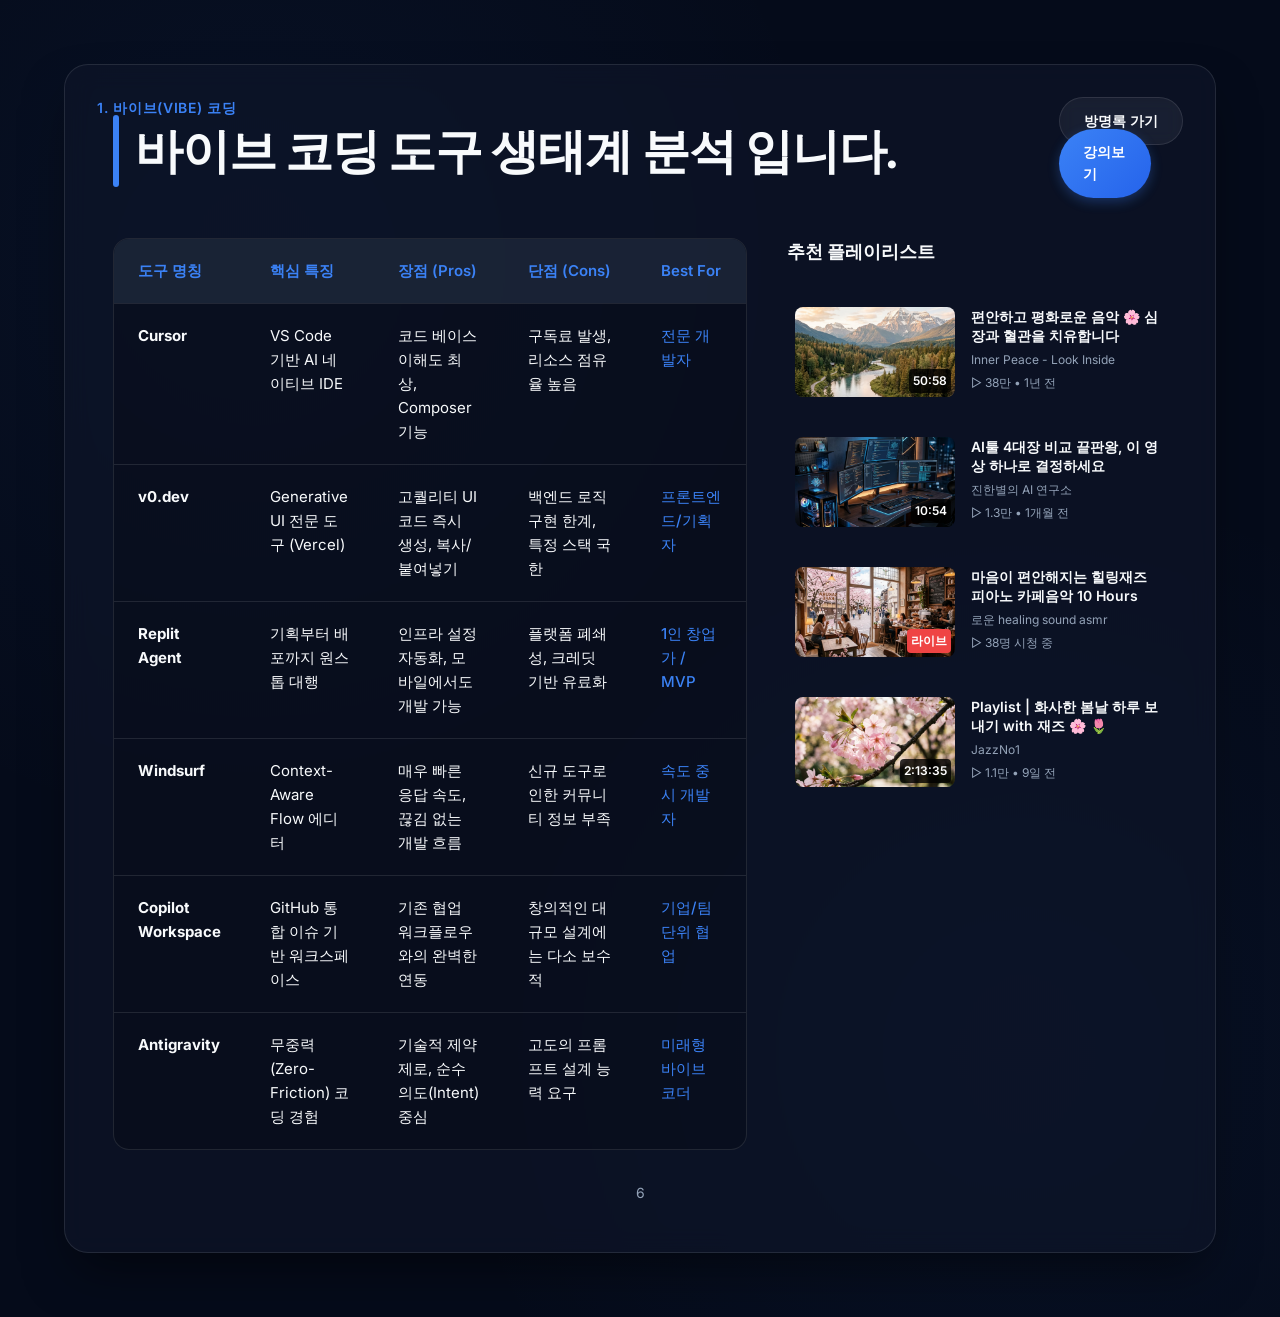
==== index.html @ 249c4a21 "Initial commit from Antigravity" ====
<!DOCTYPE html>
<html lang="ko">

<head>
    <meta charset="UTF-8">
    <meta name="viewport" content="width=device-width, initial-scale=1.0">
    <title>바이브 코딩 도구 생태계 분석 - 김정수 </title>
    <meta name="description" content="바이브 코딩 도구들의 핵심 특징, 장단점 및 추천 대상을 분석한 생태계 보고서일까요.">
    <link rel="stylesheet" href="style.css">
</head>

<body>
    <div class="container">
        <div class="slide-nav">1. 바이브(Vibe) 코딩</div>
        <div class="nav-group">
            <a href="guestbook.html" class="btn-secondary">방명록 가기</a>
            <a href="https://youtu.be/v3u3al2TSi8?si=wP25qqSrAaWcMfr4" class="btn-lecture" target="_blank">강의보기</a>
        </div>

        <header>
            <h1>바이브 코딩 도구 생태계 분석 입니다.</h1>
        </header>

        <main class="content-layout">
            <div class="main-content">
                <div class="table-container">
                    <table>
                        <thead>
                            <tr>
                                <th>도구 명칭</th>
                                <th>핵심 특징</th>
                                <th>장점 (Pros)</th>
                                <th>단점 (Cons)</th>
                                <th>Best For</th>
                            </tr>
                        </thead>
                        <tbody>
                            <tr>
                                <td class="tool-name">Cursor</td>
                                <td>VS Code 기반 AI 네이티브 IDE</td>
                                <td>코드 베이스 이해도 최상, Composer 기능</td>
                                <td>구독료 발생, 리소스 점유율 높음</td>
                                <td class="best-for">전문 개발자</td>
                            </tr>
                            <tr>
                                <td class="tool-name">v0.dev</td>
                                <td>Generative UI 전문 도구 (Vercel)</td>
                                <td>고퀄리티 UI 코드 즉시 생성, 복사/붙여넣기</td>
                                <td>백엔드 로직 구현 한계, 특정 스택 국한</td>
                                <td class="best-for">프론트엔드/기획자</td>
                            </tr>
                            <tr>
                                <td class="tool-name">Replit Agent</td>
                                <td>기획부터 배포까지 원스톱 대행</td>
                                <td>인프라 설정 자동화, 모바일에서도 개발 가능</td>
                                <td>플랫폼 폐쇄성, 크레딧 기반 유료화</td>
                                <td class="best-for">1인 창업가 / MVP</td>
                            </tr>
                            <tr>
                                <td class="tool-name">Windsurf</td>
                                <td>Context-Aware Flow 에디터</td>
                                <td>매우 빠른 응답 속도, 끊김 없는 개발 흐름</td>
                                <td>신규 도구로 인한 커뮤니티 정보 부족</td>
                                <td class="best-for">속도 중시 개발자</td>
                            </tr>
                            <tr>
                                <td class="tool-name">Copilot Workspace</td>
                                <td>GitHub 통합 이슈 기반 워크스페이스</td>
                                <td>기존 협업 워크플로우와의 완벽한 연동</td>
                                <td>창의적인 대규모 설계에는 다소 보수적</td>
                                <td class="best-for">기업/팀 단위 협업</td>
                            </tr>
                            <tr>
                                <td class="tool-name">Antigravity</td>
                                <td>무중력(Zero-Friction) 코딩 경험</td>
                                <td>기술적 제약 제로, 순수 의도(Intent) 중심</td>
                                <td>고도의 프롬프트 설계 능력 요구</td>
                                <td class="best-for">미래형 바이브 코더</td>
                            </tr>
                        </tbody>
                    </table>
                </div>
            </div>

            <aside class="playlist-sidebar">
                <h2 class="playlist-title">추천 플레이리스트</h2>
                
                <div class="playlist-item">
                    <div class="thumb-container">
                        <img src="images/thumb1.png" alt="Healing Music">
                        <span class="duration">50:58</span>
                    </div>
                    <div class="item-info">
                        <h3 class="item-title">편안하고 평화로운 음악 🌸 심장과 혈관을 치유합니다</h3>
                        <p class="item-channel">Inner Peace - Look Inside</p>
                        <p class="item-meta">▷ 38만 • 1년 전</p>
                    </div>
                </div>

                <div class="playlist-item">
                    <div class="thumb-container">
                        <img src="images/thumb3.png" alt="AI Tools Comparison">
                        <span class="duration">10:54</span>
                    </div>
                    <div class="item-info">
                        <h3 class="item-title">AI툴 4대장 비교 끝판왕, 이 영상 하나로 결정하세요</h3>
                        <p class="item-channel">진한별의 AI 연구소</p>
                        <p class="item-meta">▷ 1.3만 • 1개월 전</p>
                    </div>
                </div>

                <div class="playlist-item">
                    <div class="thumb-container">
                        <img src="images/thumb4.png" alt="Healing Jazz Cafe">
                        <span class="duration is-live">라이브</span>
                    </div>
                    <div class="item-info">
                        <h3 class="item-title">마음이 편안해지는 힐링재즈 피아노 카페음악 10 Hours</h3>
                        <p class="item-channel">로운 healing sound asmr</p>
                        <p class="item-meta">▷ 38명 시청 중</p>
                    </div>
                </div>

                <div class="playlist-item">
                    <div class="thumb-container">
                        <img src="images/thumb2.png" alt="Spring Playlist">
                        <span class="duration">2:13:35</span>
                    </div>
                    <div class="item-info">
                        <h3 class="item-title">Playlist | 화사한 봄날 하루 보내기 with 재즈 🌸 🌷</h3>
                        <p class="item-channel">JazzNo1</p>
                        <p class="item-meta">▷ 1.1만 • 9일 전</p>
                    </div>
                </div>
            </aside>
        </main>

        <footer>
            <span>6</span>
        </footer>
    </div>
</body>

</html>
---- style.css ----
@import url('https://fonts.googleapis.com/css2?family=Inter:wght@300;400;500;600;700&display=swap');

:root {
    --bg-color: #050b1a;
    --card-bg: rgba(15, 23, 42, 0.6);
    --accent-blue: #3b82f6;
    --text-primary: #f8fafc;
    --text-secondary: #94a3b8;
    --border-color: rgba(255, 255, 255, 0.1);
    --table-header-bg: rgba(30, 41, 59, 0.8);
    --table-row-hover: rgba(59, 130, 246, 0.1);
}

* {
    margin: 0;
    padding: 0;
    box-sizing: border-box;
}

body {
    font-family: 'Inter', sans-serif;
    background-color: var(--bg-color);
    background-image: 
        radial-gradient(circle at 20% 20%, rgba(59, 130, 246, 0.05) 0%, transparent 40%),
        radial-gradient(circle at 80% 80%, rgba(59, 130, 246, 0.05) 0%, transparent 40%);
    color: var(--text-primary);
    min-height: 100vh;
    display: flex;
    justify-content: center;
    align-items: center;
    padding: 2rem;
    line-height: 1.6;
}

.container {
    width: 100%;
    max-width: 1560px;
    background: var(--card-bg);
    backdrop-filter: blur(12px);
    border: 1px solid var(--border-color);
    border-radius: 24px;
    padding: 3rem;
    box-shadow: 0 25px 50px -12px rgba(0, 0, 0, 0.5);
    position: relative;
    overflow: hidden;
    margin: 2rem;
}

.content-layout {
    display: grid;
    grid-template-columns: 1fr 380px;
    gap: 2.5rem;
    align-items: start;
}

/* Slide Header */
.slide-nav {
    position: absolute;
    top: 2rem;
    left: 2rem;
    font-size: 0.875rem;
    font-weight: 600;
    color: var(--accent-blue);
    text-transform: uppercase;
    letter-spacing: 0.05em;
}

.btn-lecture {
    position: absolute;
    top: 2rem;
    right: 2rem;
    background: linear-gradient(135deg, var(--accent-blue), #2563eb);
    color: white;
    padding: 0.75rem 1.5rem;
    border-radius: 9999px;
    font-size: 0.875rem;
    font-weight: 600;
    text-decoration: none;
    border: none;
    cursor: pointer;
    box-shadow: 0 4px 12px rgba(59, 130, 246, 0.3);
    transition: all 0.2s cubic-bezier(0.4, 0, 0.2, 1);
    display: flex;
    align-items: center;
    gap: 0.5rem;
}

.btn-lecture:hover {
    transform: translateY(-2px);
    box-shadow: 0 6px 20px rgba(59, 130, 246, 0.4);
    filter: brightness(1.1);
}

.btn-lecture:active {
    transform: translateY(0);
}

header {
    margin-bottom: 3rem;
}

h1 {
    font-size: 3rem;
    font-weight: 700;
    margin-bottom: 0.5rem;
    letter-spacing: -0.02em;
    display: flex;
    align-items: center;
    gap: 1rem;
}

h1::before {
    content: '';
    display: block;
    width: 6px;
    height: 1.5em;
    background: var(--accent-blue);
    border-radius: 3px;
}

/* Table Design */
.table-container {
    overflow-x: auto;
    border-radius: 16px;
    border: 1px solid var(--border-color);
    background: rgba(0, 0, 0, 0.2);
}

table {
    width: 100%;
    border-collapse: collapse;
    text-align: left;
    font-size: 0.9375rem;
}

th {
    background: var(--table-header-bg);
    padding: 1.25rem 1.5rem;
    font-weight: 600;
    color: var(--accent-blue);
    border-bottom: 1px solid var(--border-color);
    white-space: nowrap;
}

td {
    padding: 1.25rem 1.5rem;
    border-bottom: 1px solid var(--border-color);
    vertical-align: top;
}

tr:last-child td {
    border-bottom: none;
}

tr:hover td {
    background: var(--table-row-hover);
    transition: background 0.2s ease;
}

.tool-name {
    font-weight: 700;
    color: var(--text-primary);
}

.best-for {
    font-weight: 500;
    color: var(--accent-blue);
}

/* Navigation Group */
.nav-group {
    position: absolute;
    top: 2rem;
    right: 2rem;
    display: flex;
    gap: 1rem;
    z-index: 100;
}

.btn-secondary {
    background: rgba(255, 255, 255, 0.05);
    backdrop-filter: blur(8px);
    border: 1px solid var(--border-color);
    color: var(--text-primary);
    padding: 0.75rem 1.5rem;
    border-radius: 9999px;
    font-size: 0.875rem;
    font-weight: 600;
    text-decoration: none;
    transition: all 0.2s ease;
}

.btn-secondary:hover {
    background: rgba(255, 255, 255, 0.1);
    border-color: var(--accent-blue);
    transform: translateY(-2px);
}

.btn-secondary:active {
    transform: translateY(0);
}

/* Footer */
footer {
    margin-top: 2rem;
    text-align: center;
    font-size: 0.875rem;
    color: var(--text-secondary);
}

/* Animations */
@keyframes fadeInSlide {
    from { opacity: 0; transform: translateY(20px); }
    to { opacity: 1; transform: translateY(0); }
}

.container {
    animation: fadeInSlide 0.8s ease-out forwards;
}

/* Playlist Sidebar */
.playlist-sidebar {
    display: flex;
    flex-direction: column;
    gap: 1.5rem;
}

.playlist-title {
    font-size: 1.125rem;
    font-weight: 700;
    color: var(--text-primary);
    margin-bottom: 0.5rem;
}

/* Guestbook Styles */
.guestbook-container {
    display: flex;
    flex-direction: column;
    gap: 3rem;
    max-width: 800px;
    margin: 0 auto;
}

.guestbook-form {
    background: rgba(255, 255, 255, 0.03);
    border: 1px solid var(--border-color);
    padding: 2.5rem;
    border-radius: 20px;
    display: flex;
    flex-direction: column;
    gap: 1.5rem;
}

.form-group {
    display: flex;
    flex-direction: column;
    gap: 0.5rem;
}

.form-group label {
    font-size: 0.875rem;
    font-weight: 600;
    color: var(--text-secondary);
}

.form-group input, 
.form-group textarea {
    background: rgba(0, 0, 0, 0.2);
    border: 1px solid var(--border-color);
    border-radius: 12px;
    padding: 1rem;
    color: var(--text-primary);
    font-family: inherit;
    font-size: 1rem;
    transition: all 0.2s ease;
}

.form-group input:focus, 
.form-group textarea:focus {
    outline: none;
    border-color: var(--accent-blue);
    background: rgba(0, 0, 0, 0.3);
    box-shadow: 0 0 0 4px rgba(59, 130, 246, 0.1);
}

.btn-submit {
    background: linear-gradient(135deg, var(--accent-blue), #2563eb);
    color: white;
    padding: 1rem;
    border-radius: 12px;
    font-weight: 700;
    border: none;
    cursor: pointer;
    transition: all 0.2s ease;
    margin-top: 0.5rem;
}

.btn-submit:hover {
    filter: brightness(1.1);
    transform: translateY(-2px);
    box-shadow: 0 4px 12px rgba(59, 130, 246, 0.3);
}

.message-list {
    display: flex;
    flex-direction: column;
    gap: 1.5rem;
}

.message-card {
    background: rgba(255, 255, 255, 0.02);
    border-left: 4px solid var(--accent-blue);
    padding: 1.5rem;
    border-radius: 0 16px 16px 0;
    animation: fadeInSlide 0.5s ease-out forwards;
}

.message-header {
    display: flex;
    justify-content: space-between;
    align-items: center;
    margin-bottom: 0.75rem;
}

.message-name {
    font-weight: 700;
    color: var(--text-primary);
}

.message-date {
    font-size: 0.75rem;
    color: var(--text-secondary);
}

.message-content {
    font-size: 0.9375rem;
    color: var(--text-primary);
    line-height: 1.5;
    white-space: pre-wrap;
}

.btn-back {
    display: inline-flex;
    align-items: center;
    gap: 0.5rem;
    color: var(--text-secondary);
    text-decoration: none;
    font-size: 0.875rem;
    font-weight: 500;
    margin-bottom: 2rem;
    transition: color 0.2s ease;
}

.btn-back:hover {
    color: var(--accent-blue);
}

.playlist-item {
    display: flex;
    gap: 1rem;
    cursor: pointer;
    transition: all 0.2s ease;
    padding: 0.5rem;
    border-radius: 12px;
}

.playlist-item:hover {
    background: rgba(255, 255, 255, 0.05);
    transform: translateX(4px);
}

.thumb-container {
    position: relative;
    width: 160px;
    flex-shrink: 0;
    border-radius: 8px;
    overflow: hidden;
    aspect-ratio: 16/9;
}

.thumb-container img {
    width: 100%;
    height: 100%;
    object-fit: cover;
}

.duration {
    position: absolute;
    bottom: 4px;
    right: 4px;
    background: rgba(0, 0, 0, 0.8);
    color: white;
    font-size: 0.75rem;
    padding: 2px 4px;
    border-radius: 4px;
    font-weight: 600;
}

.is-live {
    background: #ef4444;
}

.item-info {
    display: flex;
    flex-direction: column;
    gap: 0.25rem;
}

.item-title {
    font-size: 0.875rem;
    font-weight: 600;
    color: var(--text-primary);
    line-height: 1.4;
    display: -webkit-box;
    -webkit-line-clamp: 2;
    -webkit-box-orient: vertical;
    overflow: hidden;
}

.item-channel {
    font-size: 0.75rem;
    color: var(--text-secondary);
}

.item-meta {
    font-size: 0.75rem;
    color: var(--text-secondary);
}

/* Responsive Grid Adjustment */
@media (max-width: 1200px) {
    .content-layout {
        grid-template-columns: 1fr;
    }
    
    .playlist-sidebar {
        margin-top: 2rem;
        padding-top: 2rem;
        border-top: 1px solid var(--border-color);
    }
}

@media (max-width: 1024px) {
    .container {
        padding: 2rem;
    }
    h1 {
        font-size: 2.25rem;
    }
}

@media (max-width: 768px) {
    body {
        padding: 1rem;
    }
    .container {
        padding: 1.5rem;
        border-radius: 16px;
    }
    h1 {
        font-size: 1.75rem;
    }
    td, th {
        padding: 1rem;
    }
}
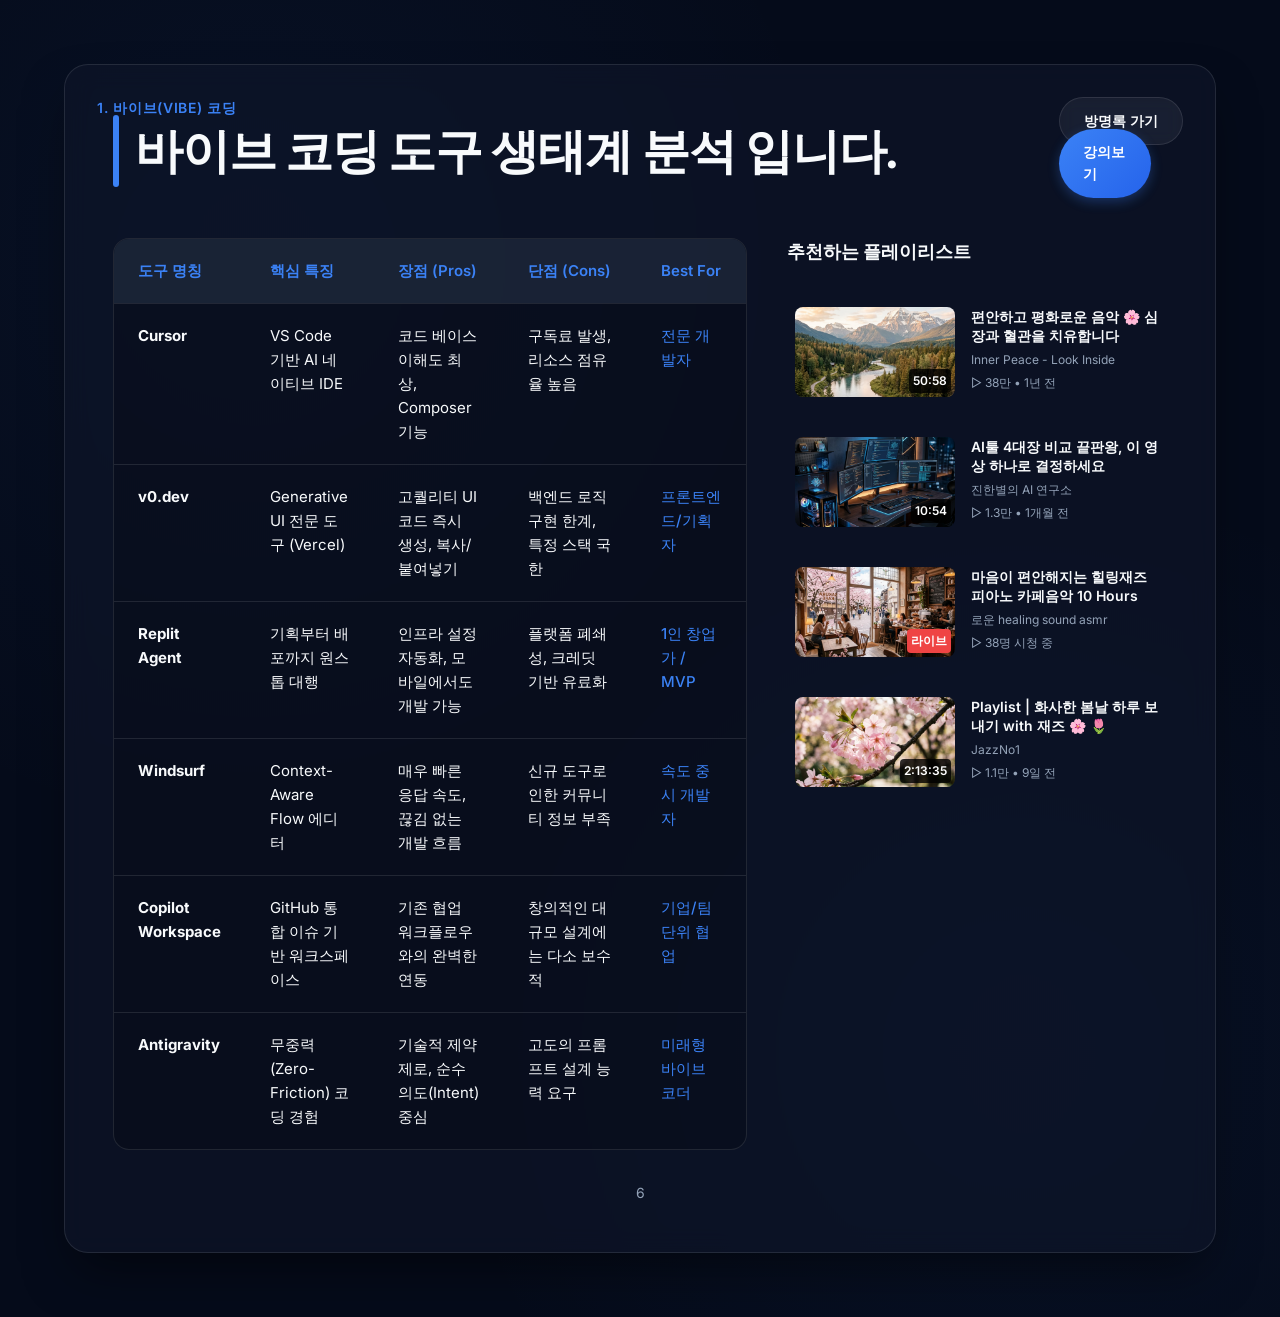
==== commit 9d2032c0: "Update playlist title to '추천하는 플레이리스트'" ====
--- a/index.html
+++ b/index.html
@@ -83,8 +83,8 @@
             </div>
 
             <aside class="playlist-sidebar">
-                <h2 class="playlist-title">추천 플레이리스트</h2>
-                
+                <h2 class="playlist-title">추천하는 플레이리스트</h2>
+
                 <div class="playlist-item">
                     <div class="thumb-container">
                         <img src="images/thumb1.png" alt="Healing Music">
